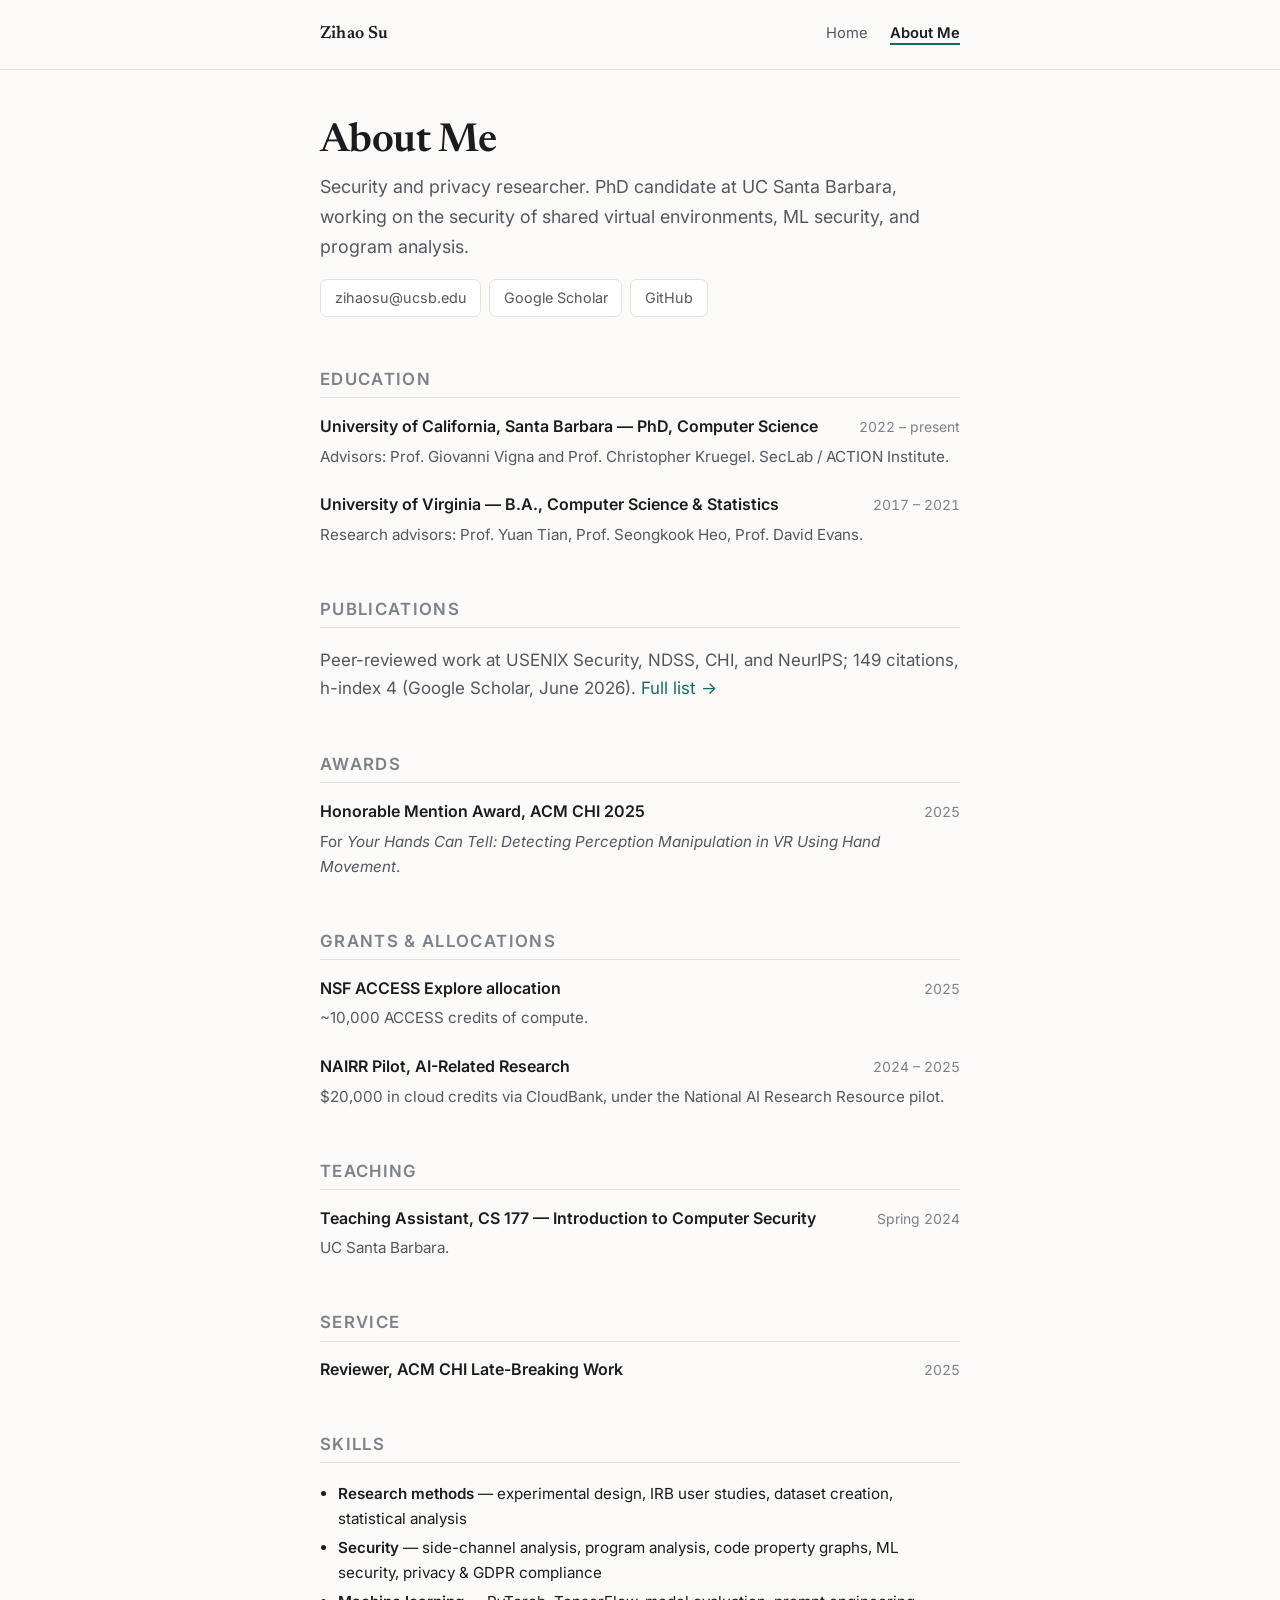
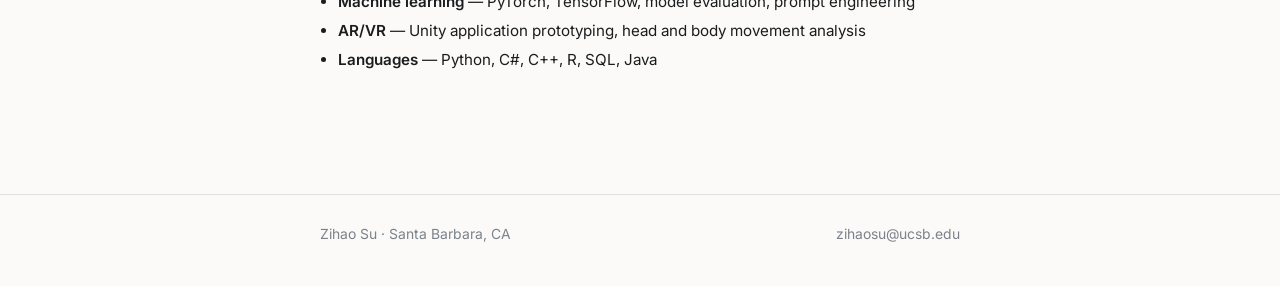
==== about.html @ 2a6f8b6e "updated website" ====
<!doctype html>
<html lang="en">
<head>
<meta charset="utf-8">
<meta name="viewport" content="width=device-width, initial-scale=1">
<title>About Me — Zihao Su</title>
<meta name="description" content="About Zihao Su: education, publications, awards, grants, teaching, and service.">
<link rel="icon" href="assets/img/favicon.svg" type="image/svg+xml">
<link rel="preconnect" href="https://fonts.googleapis.com">
<link rel="preconnect" href="https://fonts.gstatic.com" crossorigin>
<link href="https://fonts.googleapis.com/css2?family=Inter:wght@400;500;600&family=Newsreader:opsz,wght@6..72,500;6..72,600&display=swap" rel="stylesheet">
<link rel="stylesheet" href="assets/css/style.css">
</head>
<body>

<header class="site-head">
  <div class="wrap">
    <a class="brand" href="index.html">Zihao Su</a>
    <nav class="nav">
      <a href="index.html">Home</a>
      <a href="about.html" aria-current="page">About Me</a>
    </nav>
  </div>
</header>

<main class="wrap">

  <h1>About Me</h1>
  <p class="lede">
    Security and privacy researcher. PhD candidate at UC Santa Barbara,
    working on the security of shared virtual environments, ML security, and
    program analysis.
  </p>
  <!--
    To offer a downloadable PDF, drop a phone-number-free copy at
    assets/files/zihao-su-cv.pdf and uncomment the link below.
    <ul class="links"><li><a href="assets/files/zihao-su-cv.pdf">Download PDF</a></li></ul>
  -->
  <ul class="links">
    <li><a href="mailto:zihaosu@ucsb.edu">zihaosu@ucsb.edu</a></li>
    <li><a href="https://scholar.google.com/citations?user=kZVwaTMAAAAJ&amp;hl=en">Google Scholar</a></li>
    <li><a href="https://github.com/JerrySu11">GitHub</a></li>
  </ul>

  <h2>Education</h2>

  <div class="entry">
    <div class="entry-head">
      <h3>University of California, Santa Barbara — PhD, Computer Science</h3>
      <span class="when">2022 – present</span>
    </div>
    <p>Advisors: Prof. Giovanni Vigna and Prof. Christopher Kruegel. SecLab / ACTION Institute.</p>
  </div>

  <div class="entry">
    <div class="entry-head">
      <h3>University of Virginia — B.A., Computer Science &amp; Statistics</h3>
      <span class="when">2017 – 2021</span>
    </div>
    <p>Research advisors: Prof. Yuan Tian, Prof. Seongkook Heo, Prof. David Evans.</p>
  </div>

  <h2>Publications</h2>
  <p>
    Peer-reviewed work at USENIX Security, NDSS, CHI, and NeurIPS; 149 citations,
    h-index 4 (Google Scholar, June 2026).
    <a href="index.html#publications">Full list →</a>
  </p>

  <h2>Awards</h2>
  <div class="entry">
    <div class="entry-head">
      <h3>Honorable Mention Award, ACM CHI 2025</h3>
      <span class="when">2025</span>
    </div>
    <p>For <em>Your Hands Can Tell: Detecting Perception Manipulation in VR Using Hand Movement</em>.</p>
  </div>

  <h2>Grants &amp; allocations</h2>
  <div class="entry">
    <div class="entry-head">
      <h3>NSF ACCESS Explore allocation</h3>
      <span class="when">2025</span>
    </div>
    <p>~10,000 ACCESS credits of compute.</p>
  </div>
  <div class="entry">
    <div class="entry-head">
      <h3>NAIRR Pilot, AI-Related Research</h3>
      <span class="when">2024 – 2025</span>
    </div>
    <p>$20,000 in cloud credits via CloudBank, under the National AI Research Resource pilot.</p>
  </div>

  <h2>Teaching</h2>
  <div class="entry">
    <div class="entry-head">
      <h3>Teaching Assistant, CS 177 — Introduction to Computer Security</h3>
      <span class="when">Spring 2024</span>
    </div>
    <p>UC Santa Barbara.</p>
  </div>

  <h2>Service</h2>
  <div class="entry">
    <div class="entry-head">
      <h3>Reviewer, ACM CHI Late-Breaking Work</h3>
      <span class="when">2025</span>
    </div>
  </div>

  <h2>Skills</h2>
  <div class="entry">
    <ul>
      <li><strong>Research methods</strong> — experimental design, IRB user studies, dataset creation, statistical analysis</li>
      <li><strong>Security</strong> — side-channel analysis, program analysis, code property graphs, ML security, privacy &amp; GDPR compliance</li>
      <li><strong>Machine learning</strong> — PyTorch, TensorFlow, model evaluation, prompt engineering</li>
      <li><strong>AR/VR</strong> — Unity application prototyping, head and body movement analysis</li>
      <li><strong>Languages</strong> — Python, C#, C++, R, SQL, Java</li>
    </ul>
  </div>

</main>

<footer class="site-foot">
  <div class="wrap">
    <span>Zihao Su · Santa Barbara, CA</span>
    <span><a href="mailto:zihaosu@ucsb.edu">zihaosu@ucsb.edu</a></span>
  </div>
</footer>

</body>
</html>
---- assets/css/style.css ----
/* ---------------------------------------------------------------
   Zihao Su — personal site
   Single stylesheet, no build step.
   --------------------------------------------------------------- */

:root {
  --bg:        #fbfaf8;
  --surface:   #ffffff;
  --text:      #1a1c1e;
  --text-soft: #52585f;
  --text-mute: #7b828a;
  --line:      #e4e2dd;
  --accent:    #0f6b64;
  --accent-soft:#e6f2f0;
  --gold:      #8a6d1f;
  --gold-soft: #f7f0dc;

  --serif: "Newsreader", Georgia, "Times New Roman", serif;
  --sans:  "Inter", -apple-system, BlinkMacSystemFont, "Segoe UI", Helvetica, Arial, sans-serif;
  --mono:  ui-monospace, SFMono-Regular, "SF Mono", Menlo, monospace;

  --measure: 43rem;
}

@media (prefers-color-scheme: dark) {
  :root {
    --bg:        #101214;
    --surface:   #16191c;
    --text:      #e9e7e3;
    --text-soft: #b3b8bd;
    --text-mute: #868d94;
    --line:      #2a2e33;
    --accent:    #5ec8bd;
    --accent-soft:#12312e;
    --gold:      #d8b95f;
    --gold-soft: #2e2716;
  }
}

*, *::before, *::after { box-sizing: border-box; }

html { -webkit-text-size-adjust: 100%; scroll-behavior: smooth; }

body {
  margin: 0;
  background: var(--bg);
  color: var(--text);
  font-family: var(--sans);
  font-size: 17px;
  line-height: 1.65;
  -webkit-font-smoothing: antialiased;
}

.wrap { max-width: var(--measure); margin: 0 auto; padding: 0 1.5rem; }

a { color: var(--accent); text-decoration: none; }
a:hover { text-decoration: underline; text-underline-offset: 2px; }

/* ---------- header / nav ---------- */

.site-head {
  border-bottom: 1px solid var(--line);
  background: var(--bg);
}
.site-head .wrap {
  display: flex; align-items: baseline; justify-content: space-between;
  gap: 1rem; flex-wrap: wrap; padding-top: 1.25rem; padding-bottom: 1.25rem;
}
.brand {
  font-family: var(--serif);
  font-size: 1.1rem; font-weight: 600; letter-spacing: 0.01em;
  color: var(--text);
}
.brand:hover { text-decoration: none; color: var(--accent); }
.nav { display: flex; gap: 1.4rem; font-size: 0.92rem; }
.nav a { color: var(--text-soft); }
.nav a:hover { color: var(--accent); text-decoration: none; }
.nav a[aria-current="page"] { color: var(--text); font-weight: 600; box-shadow: inset 0 -2px 0 var(--accent); }

/* ---------- typography ---------- */

h1, h2, h3 { font-family: var(--serif); font-weight: 600; line-height: 1.2; color: var(--text); }

h1 { font-size: 2.5rem; letter-spacing: -0.015em; margin: 0 0 0.4rem; }
h2 {
  font-size: 1.05rem; font-family: var(--sans); font-weight: 600;
  letter-spacing: 0.08em; text-transform: uppercase; color: var(--text-mute);
  margin: 3.25rem 0 1.1rem;
  padding-bottom: 0.5rem; border-bottom: 1px solid var(--line);
}
h3 { font-size: 1.15rem; margin: 0 0 0.3rem; }

p { margin: 0 0 1.1rem; color: var(--text-soft); }
main p strong, main li strong { color: var(--text); font-weight: 600; }

.lede { font-size: 1.12rem; color: var(--text-soft); }

/* main also carries .wrap, whose padding shorthand would zero these out —
   the more specific selector keeps the vertical rhythm. */
main.wrap { padding-top: 3rem; padding-bottom: 4rem; }

/* ---------- hero ---------- */

.hero { margin-bottom: 0.5rem; }
.hero .role {
  font-size: 1.05rem; color: var(--text-soft); margin: 0 0 1.25rem;
}
.hero .role em { color: var(--text); font-style: normal; font-weight: 600; }

.status {
  display: inline-flex; align-items: center; gap: 0.55rem;
  background: var(--accent-soft); color: var(--accent);
  border-radius: 999px; padding: 0.35rem 0.9rem;
  font-size: 0.85rem; font-weight: 600; margin-bottom: 1.75rem;
}
.status .dot {
  width: 7px; height: 7px; border-radius: 50%;
  background: currentColor; flex: none;
}

.links { display: flex; flex-wrap: wrap; gap: 0.5rem; margin: 0 0 0.5rem; padding: 0; list-style: none; }
.links a {
  display: inline-block; border: 1px solid var(--line); background: var(--surface);
  border-radius: 7px; padding: 0.4rem 0.85rem; font-size: 0.9rem; color: var(--text-soft);
}
.links a:hover { border-color: var(--accent); color: var(--accent); text-decoration: none; }

/* ---------- research threads ---------- */

.thread {
  border-left: 2px solid var(--line);
  padding: 0 0 0 1.25rem; margin: 0 0 2.25rem;
}
.thread:hover { border-left-color: var(--accent); }
.thread h3 { font-family: var(--sans); font-size: 1.02rem; font-weight: 600; }
.thread p { margin-bottom: 0.5rem; }
.thread .refs { font-size: 0.88rem; color: var(--text-mute); margin: 0; }

/* ---------- publications ---------- */

.pub { margin: 0 0 1.9rem; }
.pub-title { font-family: var(--sans); font-size: 1.02rem; font-weight: 600; line-height: 1.4; margin: 0 0 0.3rem; color: var(--text); }
.pub-authors { font-size: 0.92rem; color: var(--text-soft); margin: 0 0 0.4rem; }
.pub-authors .me { color: var(--text); font-weight: 600; }
.pub-meta { font-size: 0.88rem; color: var(--text-mute); margin: 0; display: flex; flex-wrap: wrap; gap: 0.5rem; align-items: center; }

.tag {
  display: inline-block; border-radius: 5px; padding: 0.12rem 0.5rem;
  font-size: 0.78rem; font-weight: 600; letter-spacing: 0.02em;
  background: var(--accent-soft); color: var(--accent);
}
.tag.award { background: var(--gold-soft); color: var(--gold); }
.tag.quiet { background: transparent; color: var(--text-mute); border: 1px solid var(--line); font-weight: 500; }

.note {
  background: var(--surface); border: 1px solid var(--line); border-radius: 9px;
  padding: 1rem 1.15rem; font-size: 0.93rem; color: var(--text-soft); margin: 0 0 2rem;
}
.note p:last-child { margin-bottom: 0; }

/* ---------- CV ---------- */

.entry { margin: 0 0 1.6rem; }
.entry-head { display: flex; justify-content: space-between; gap: 1rem; flex-wrap: wrap; align-items: baseline; }
.entry-head h3 { font-family: var(--sans); font-size: 1rem; font-weight: 600; margin: 0; }
.entry .when { font-size: 0.87rem; color: var(--text-mute); font-variant-numeric: tabular-nums; white-space: nowrap; }
.entry p, .entry ul { margin: 0.3rem 0 0; font-size: 0.95rem; }
.entry ul { padding-left: 1.15rem; }
.entry li { margin-bottom: 0.25rem; }

.metrics { display: flex; gap: 2rem; flex-wrap: wrap; margin: 1.75rem 0 1rem; padding: 0; list-style: none; }
.metrics div { }
.metrics .n { font-family: var(--serif); font-size: 1.75rem; font-weight: 600; display: block; line-height: 1.1; }
.metrics .k { font-size: 0.82rem; color: var(--text-mute); letter-spacing: 0.04em; text-transform: uppercase; }

/* ---------- footer ---------- */

.site-foot {
  border-top: 1px solid var(--line); margin-top: 2rem;
  padding: 1.75rem 0 2.5rem; font-size: 0.87rem; color: var(--text-mute);
}
.site-foot .wrap { display: flex; justify-content: space-between; gap: 1rem; flex-wrap: wrap; }
.site-foot a { color: var(--text-mute); }

@media (max-width: 560px) {
  body { font-size: 16px; }
  h1 { font-size: 2rem; }
  .site-head .wrap { flex-direction: column; gap: 0.6rem; align-items: flex-start; }
  .nav { gap: 1.1rem; }
}
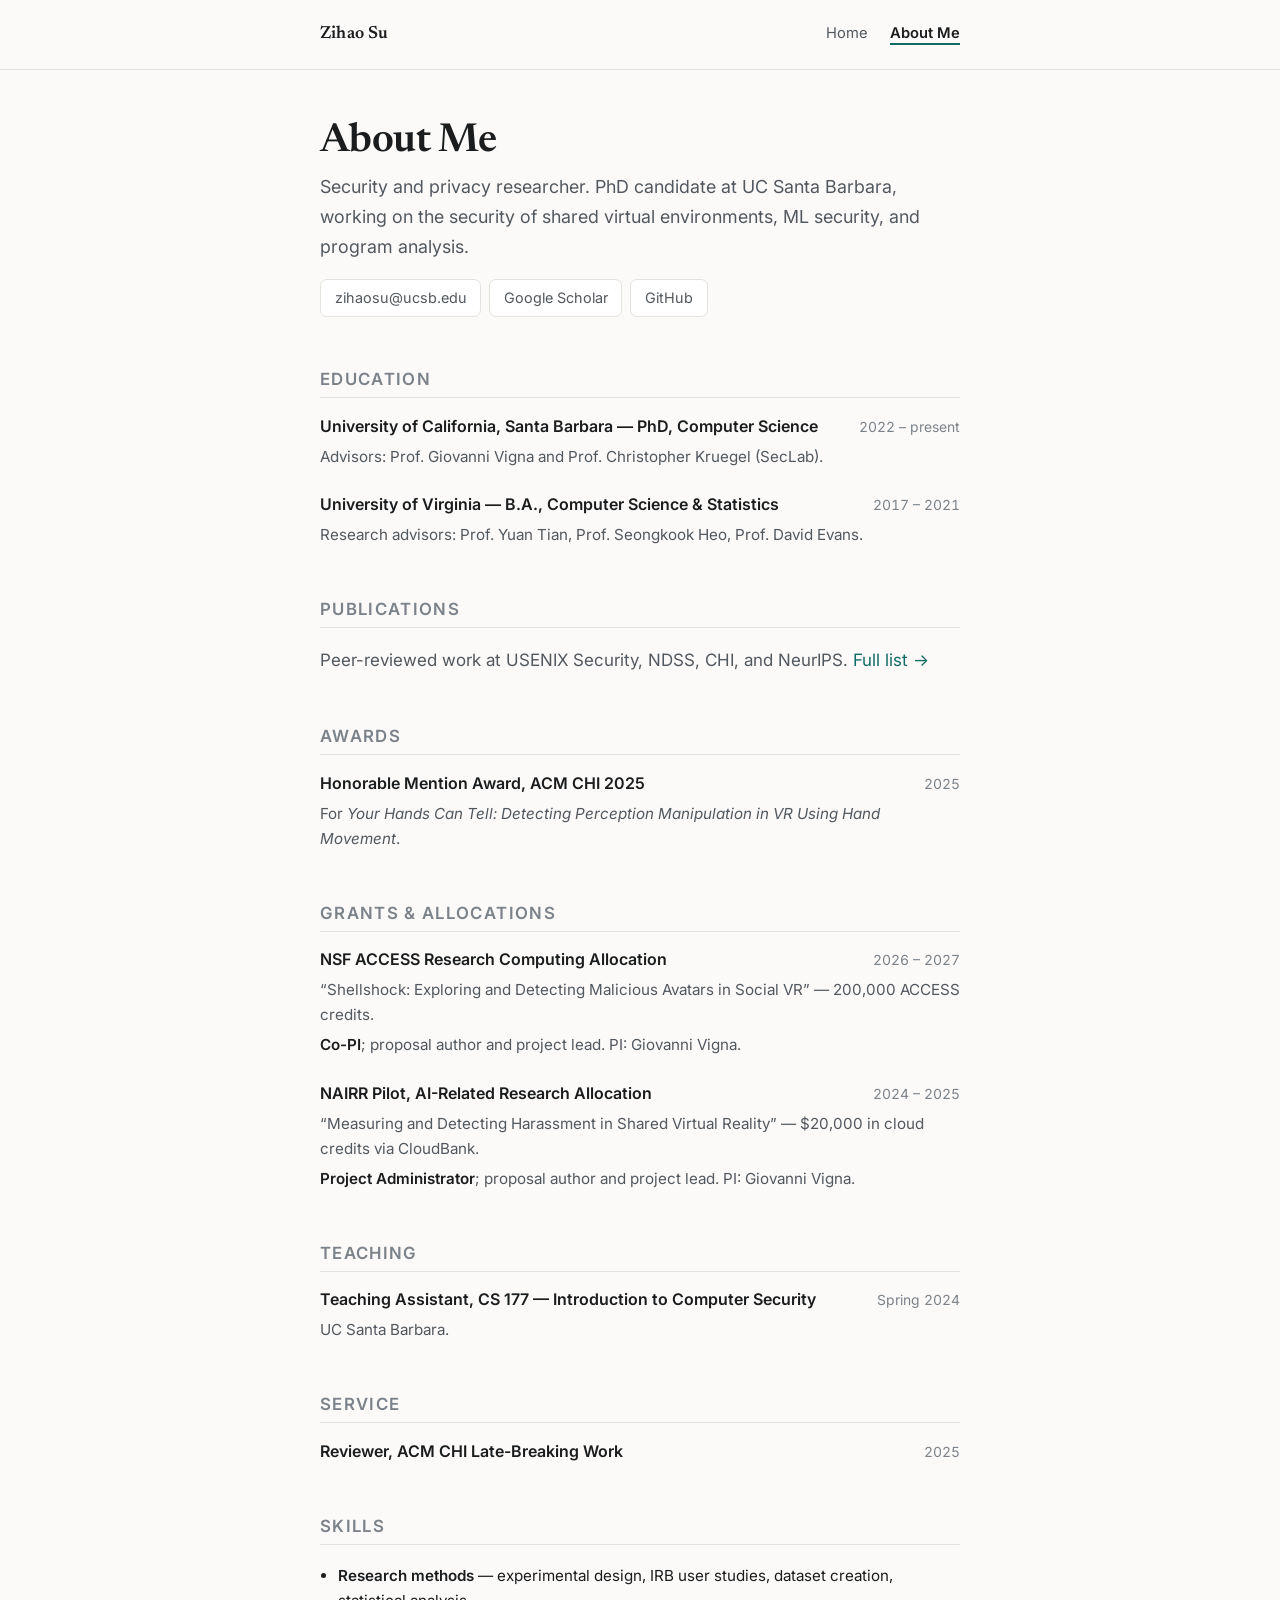
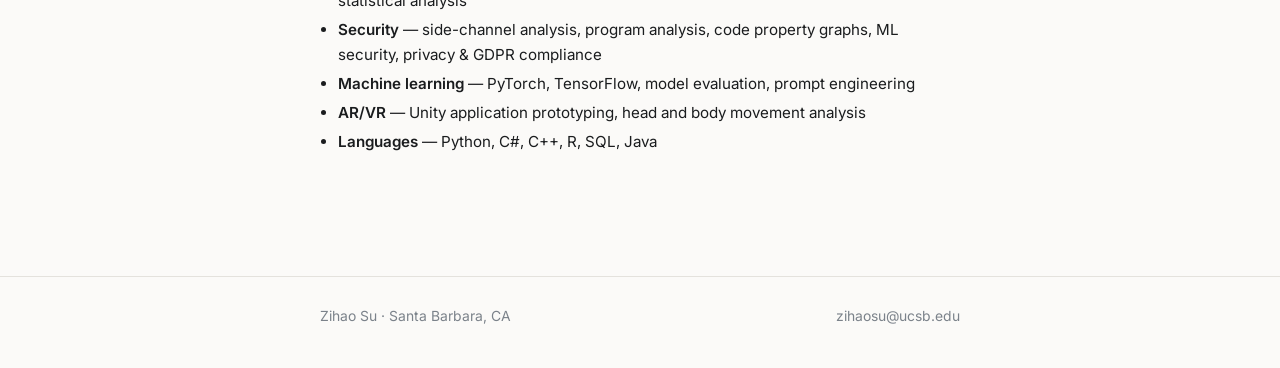
==== commit ecc6ce6f: "minor update" ====
--- a/about.html
+++ b/about.html
@@ -49,7 +49,7 @@
       <h3>University of California, Santa Barbara — PhD, Computer Science</h3>
       <span class="when">2022 – present</span>
     </div>
-    <p>Advisors: Prof. Giovanni Vigna and Prof. Christopher Kruegel. SecLab / ACTION Institute.</p>
+    <p>Advisors: Prof. Giovanni Vigna and Prof. Christopher Kruegel (SecLab).</p>
   </div>
 
   <div class="entry">
@@ -62,8 +62,7 @@
 
   <h2>Publications</h2>
   <p>
-    Peer-reviewed work at USENIX Security, NDSS, CHI, and NeurIPS; 149 citations,
-    h-index 4 (Google Scholar, June 2026).
+    Peer-reviewed work at USENIX Security, NDSS, CHI, and NeurIPS.
     <a href="index.html#publications">Full list →</a>
   </p>
 
@@ -79,17 +78,19 @@
   <h2>Grants &amp; allocations</h2>
   <div class="entry">
     <div class="entry-head">
-      <h3>NSF ACCESS Explore allocation</h3>
-      <span class="when">2025</span>
+      <h3>NSF ACCESS Research Computing Allocation</h3>
+      <span class="when">2026 – 2027</span>
     </div>
-    <p>~10,000 ACCESS credits of compute.</p>
+    <p>&ldquo;Shellshock: Exploring and Detecting Malicious Avatars in Social VR&rdquo; &mdash; 200,000 ACCESS credits.</p>
+    <p><strong>Co-PI</strong>; proposal author and project lead. PI: Giovanni Vigna.</p>
   </div>
   <div class="entry">
     <div class="entry-head">
-      <h3>NAIRR Pilot, AI-Related Research</h3>
+      <h3>NAIRR Pilot, AI-Related Research Allocation</h3>
       <span class="when">2024 – 2025</span>
     </div>
-    <p>$20,000 in cloud credits via CloudBank, under the National AI Research Resource pilot.</p>
+    <p>&ldquo;Measuring and Detecting Harassment in Shared Virtual Reality&rdquo; &mdash; $20,000 in cloud credits via CloudBank.</p>
+    <p><strong>Project Administrator</strong>; proposal author and project lead. PI: Giovanni Vigna.</p>
   </div>
 
   <h2>Teaching</h2>
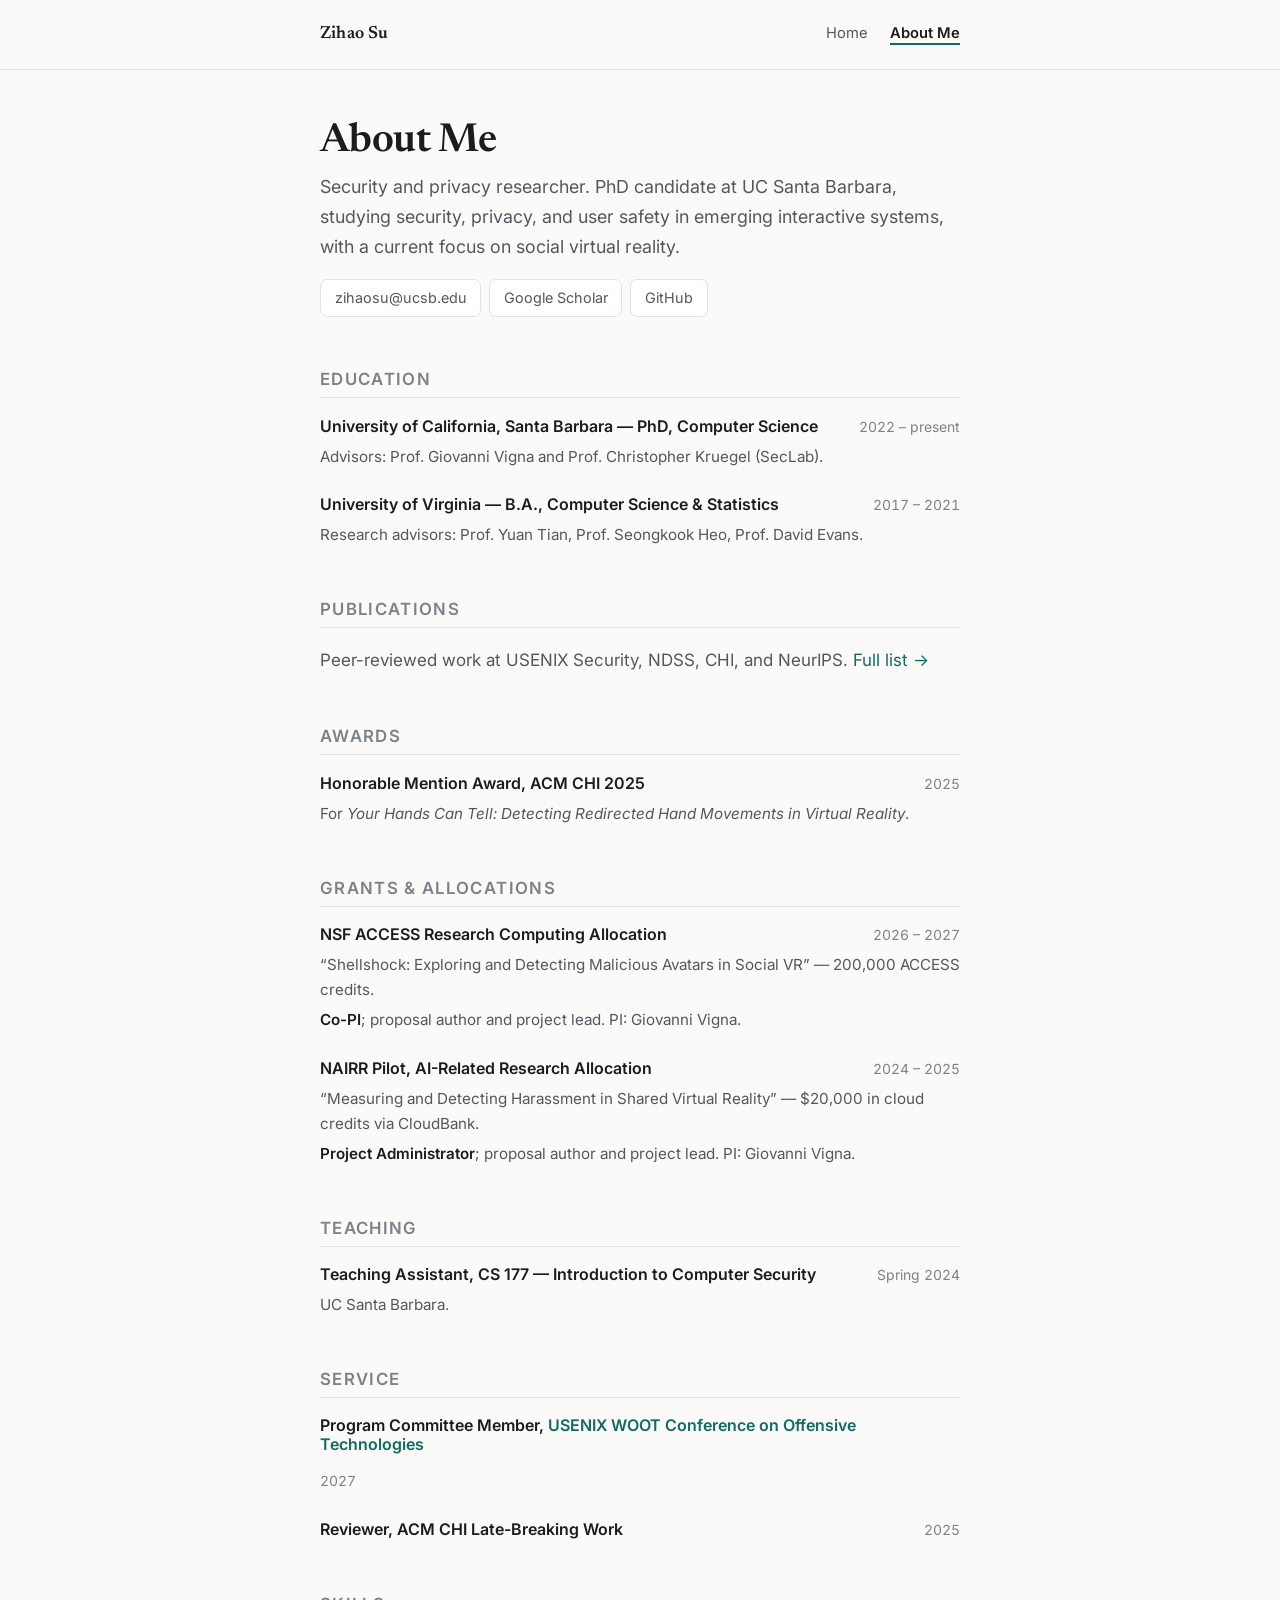
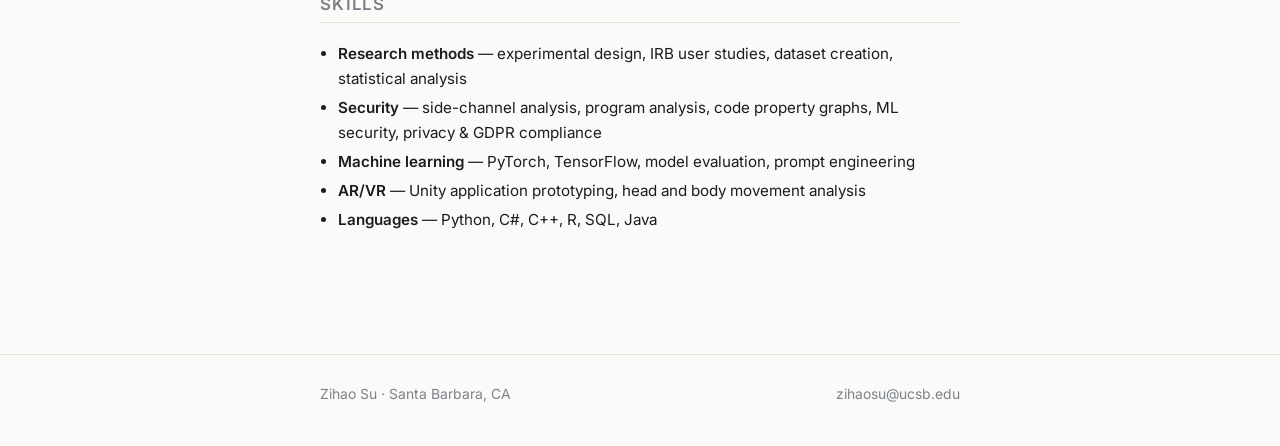
==== commit eb3fa02a: "Update research interests, WOOT service, and published research impact" ====
--- a/about.html
+++ b/about.html
@@ -28,17 +28,18 @@
   <h1>About Me</h1>
   <p class="lede">
     Security and privacy researcher. PhD candidate at UC Santa Barbara,
-    working on the security of shared virtual environments, ML security, and
-    program analysis.
+    studying security, privacy, and user safety in emerging interactive systems,
+    with a current focus on social virtual reality.
   </p>
   <!--
-    To offer a downloadable PDF, drop a phone-number-free copy at
+    To offer a downloadable PDF, prepare a public copy without private contact
+    details or manuscripts under review, place it at
     assets/files/zihao-su-cv.pdf and uncomment the link below.
     <ul class="links"><li><a href="assets/files/zihao-su-cv.pdf">Download PDF</a></li></ul>
   -->
   <ul class="links">
     <li><a href="mailto:zihaosu@ucsb.edu">zihaosu@ucsb.edu</a></li>
-    <li><a href="https://scholar.google.com/citations?user=kZVwaTMAAAAJ&amp;hl=en">Google Scholar</a></li>
+    <li><a href="https://scholar.google.com/citations?user=iBAr8iQAAAAJ&amp;hl=en">Google Scholar</a></li>
     <li><a href="https://github.com/JerrySu11">GitHub</a></li>
   </ul>
 
@@ -72,7 +73,7 @@
       <h3>Honorable Mention Award, ACM CHI 2025</h3>
       <span class="when">2025</span>
     </div>
-    <p>For <em>Your Hands Can Tell: Detecting Perception Manipulation in VR Using Hand Movement</em>.</p>
+    <p>For <em>Your Hands Can Tell: Detecting Redirected Hand Movements in Virtual Reality</em>.</p>
   </div>
 
   <h2>Grants &amp; allocations</h2>
@@ -105,6 +106,12 @@
   <h2>Service</h2>
   <div class="entry">
     <div class="entry-head">
+      <h3>Program Committee Member, <a href="https://www.usenix.org/conference/woot27">USENIX WOOT Conference on Offensive Technologies</a></h3>
+      <span class="when">2027</span>
+    </div>
+  </div>
+  <div class="entry">
+    <div class="entry-head">
       <h3>Reviewer, ACM CHI Late-Breaking Work</h3>
       <span class="when">2025</span>
     </div>
--- a/assets/css/style.css
+++ b/assets/css/style.css
@@ -143,6 +143,7 @@
 .pub-authors { font-size: 0.92rem; color: var(--text-soft); margin: 0 0 0.4rem; }
 .pub-authors .me { color: var(--text); font-weight: 600; }
 .pub-meta { font-size: 0.88rem; color: var(--text-mute); margin: 0; display: flex; flex-wrap: wrap; gap: 0.5rem; align-items: center; }
+.pub-impact { font-size: 0.92rem; margin: 0.65rem 0 0; }
 
 .tag {
   display: inline-block; border-radius: 5px; padding: 0.12rem 0.5rem;
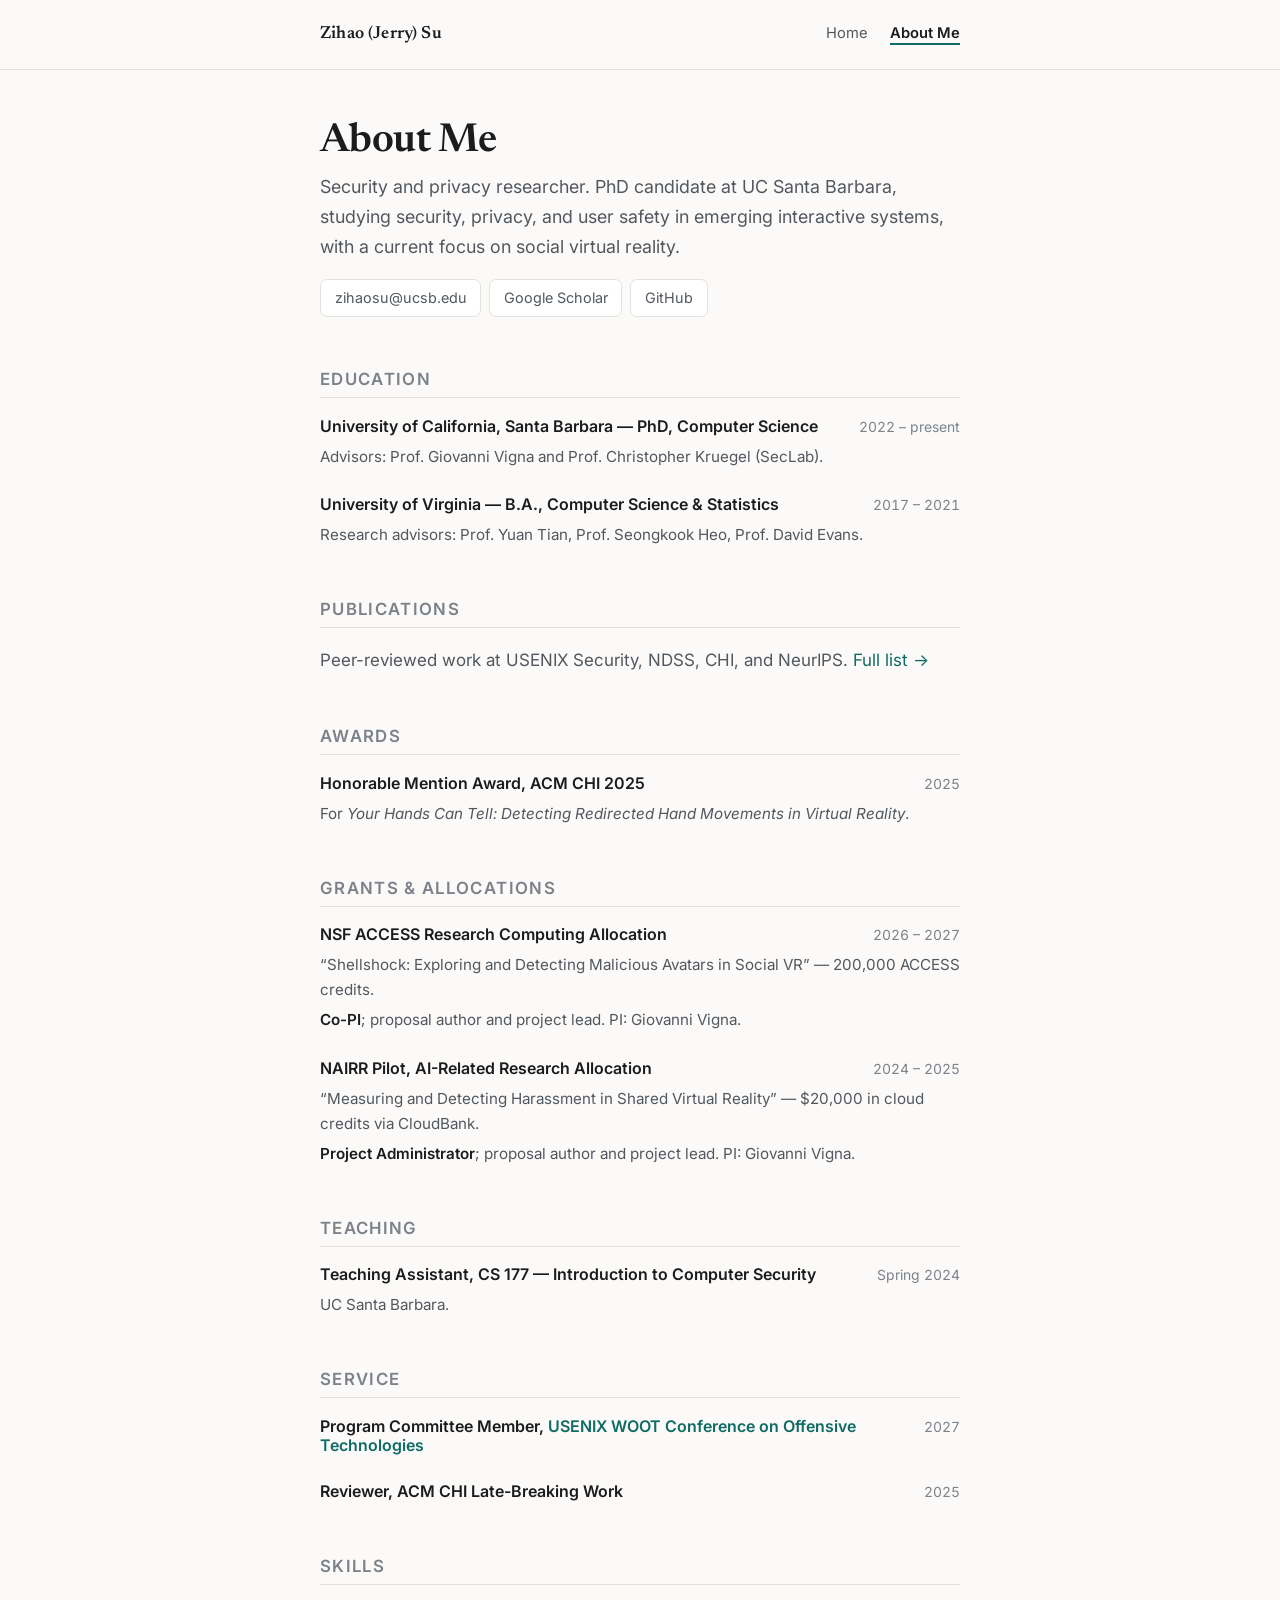
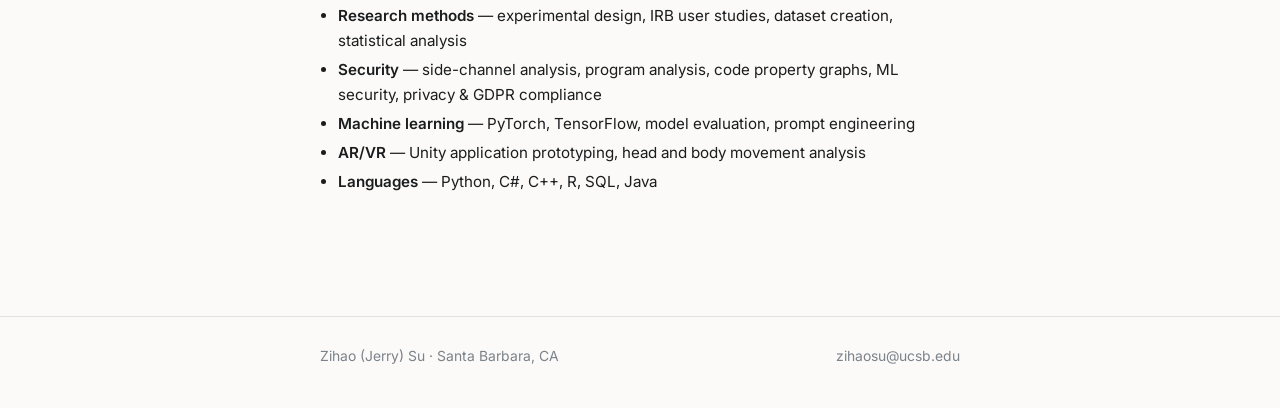
==== commit 26d3ef64: "Use Zihao (Jerry) Su as the website display name" ====
--- a/about.html
+++ b/about.html
@@ -3,8 +3,8 @@
 <head>
 <meta charset="utf-8">
 <meta name="viewport" content="width=device-width, initial-scale=1">
-<title>About Me — Zihao Su</title>
-<meta name="description" content="About Zihao Su: education, publications, awards, grants, teaching, and service.">
+<title>About Me — Zihao (Jerry) Su</title>
+<meta name="description" content="About Zihao (Jerry) Su: education, publications, awards, grants, teaching, and service.">
 <link rel="icon" href="assets/img/favicon.svg" type="image/svg+xml">
 <link rel="preconnect" href="https://fonts.googleapis.com">
 <link rel="preconnect" href="https://fonts.gstatic.com" crossorigin>
@@ -15,7 +15,7 @@
 
 <header class="site-head">
   <div class="wrap">
-    <a class="brand" href="index.html">Zihao Su</a>
+    <a class="brand" href="index.html">Zihao (Jerry) Su</a>
     <nav class="nav">
       <a href="index.html">Home</a>
       <a href="about.html" aria-current="page">About Me</a>
@@ -132,7 +132,7 @@
 
 <footer class="site-foot">
   <div class="wrap">
-    <span>Zihao Su · Santa Barbara, CA</span>
+    <span>Zihao (Jerry) Su · Santa Barbara, CA</span>
     <span><a href="mailto:zihaosu@ucsb.edu">zihaosu@ucsb.edu</a></span>
   </div>
 </footer>
--- a/assets/css/style.css
+++ b/assets/css/style.css
@@ -162,7 +162,7 @@
 /* ---------- CV ---------- */
 
 .entry { margin: 0 0 1.6rem; }
-.entry-head { display: flex; justify-content: space-between; gap: 1rem; flex-wrap: wrap; align-items: baseline; }
+.entry-head { display: grid; grid-template-columns: minmax(0, 1fr) auto; gap: 1rem; align-items: baseline; }
 .entry-head h3 { font-family: var(--sans); font-size: 1rem; font-weight: 600; margin: 0; }
 .entry .when { font-size: 0.87rem; color: var(--text-mute); font-variant-numeric: tabular-nums; white-space: nowrap; }
 .entry p, .entry ul { margin: 0.3rem 0 0; font-size: 0.95rem; }
